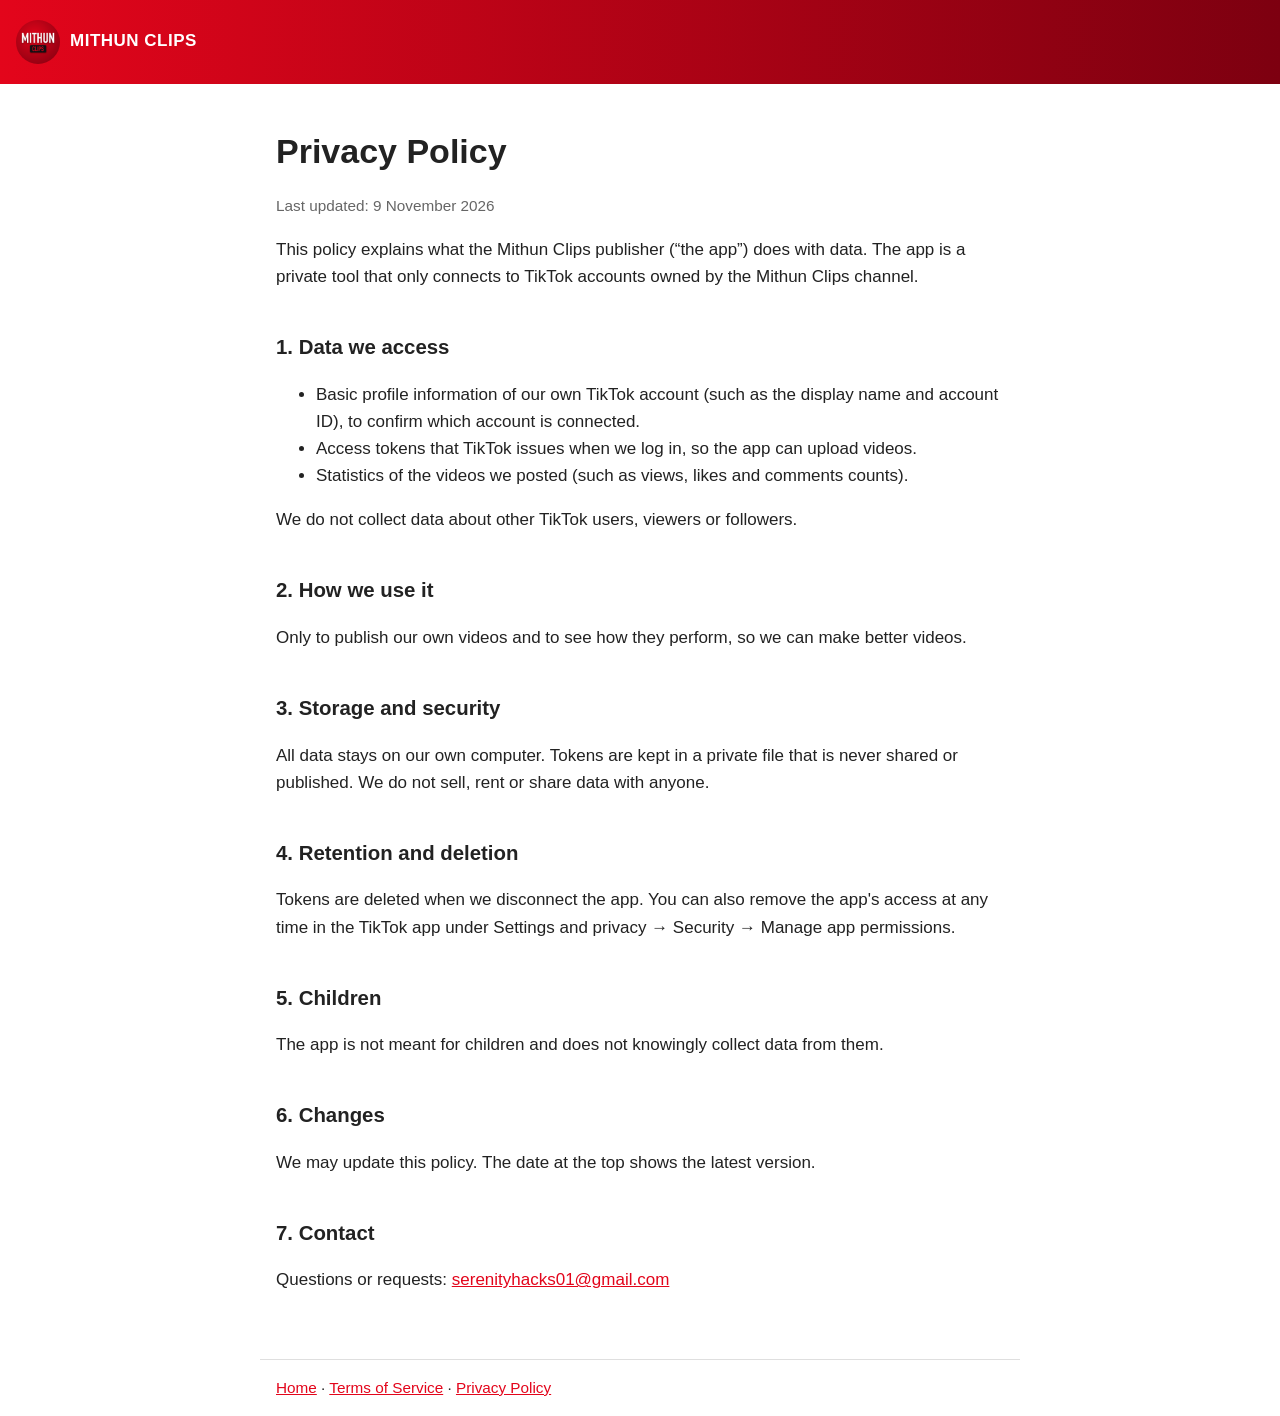
==== privacy.html @ 4a3d69ce "Mithun Clips site: home, terms of service, privacy policy Co-Authored-By: Claude Opus 5.5 <noreply@a" ====
<!doctype html><html lang="en"><head><meta charset="utf-8"><meta name="viewport" content="width=device-width, initial-scale=1"><link rel="stylesheet" href="style.css"><title>Privacy Policy</title></head><body><header><a href="index.html"><img src="logo.png" alt="">MITHUN CLIPS</a></header><main>
<h1>Privacy Policy</h1>
<p class="muted">Last updated: 9 November 2026</p>
<p>This policy explains what the Mithun Clips publisher (“the app”) does with data. The app is a private tool that only connects to TikTok accounts owned by the Mithun Clips channel.</p>
<h2>1. Data we access</h2>
<ul>
<li>Basic profile information of our own TikTok account (such as the display name and account ID), to confirm which account is connected.</li>
<li>Access tokens that TikTok issues when we log in, so the app can upload videos.</li>
<li>Statistics of the videos we posted (such as views, likes and comments counts).</li>
</ul>
<p>We do not collect data about other TikTok users, viewers or followers.</p>
<h2>2. How we use it</h2>
<p>Only to publish our own videos and to see how they perform, so we can make better videos.</p>
<h2>3. Storage and security</h2>
<p>All data stays on our own computer. Tokens are kept in a private file that is never shared or published. We do not sell, rent or share data with anyone.</p>
<h2>4. Retention and deletion</h2>
<p>Tokens are deleted when we disconnect the app. You can also remove the app's access at any time in the TikTok app under Settings and privacy → Security → Manage app permissions.</p>
<h2>5. Children</h2>
<p>The app is not meant for children and does not knowingly collect data from them.</p>
<h2>6. Changes</h2>
<p>We may update this policy. The date at the top shows the latest version.</p>
<h2>7. Contact</h2>
<p>Questions or requests: <a href="mailto:serenityhacks01@gmail.com">serenityhacks01@gmail.com</a></p>
</main><footer><a href="index.html">Home</a> · <a href="terms.html">Terms of Service</a> · <a href="privacy.html">Privacy Policy</a></footer></body></html>
---- style.css ----
:root { --red: #E3051B; --dark: #111114; --text: #222; --muted: #666; --bg: #fff; }
@media (prefers-color-scheme: dark) { :root { --text: #eee; --muted: #aaa; --bg: #111114; } }
* { box-sizing: border-box; }
body { margin: 0; font: 17px/1.6 -apple-system, BlinkMacSystemFont, "Segoe UI", Arial, sans-serif; color: var(--text); background: var(--bg); }
header { background: linear-gradient(90deg, #E3051B, #7D0010); color: #fff; padding: 20px 16px; }
header a { color: #fff; text-decoration: none; font-weight: 800; letter-spacing: .5px; }
header img { width: 44px; height: 44px; border-radius: 50%; vertical-align: middle; margin-right: 10px; }
main { max-width: 760px; margin: 0 auto; padding: 24px 16px 48px; }
h1 { line-height: 1.2; } h2 { margin-top: 2em; font-size: 1.2em; }
a { color: var(--red); } .muted { color: var(--muted); font-size: .9em; }
footer { max-width: 760px; margin: 0 auto; padding: 16px; border-top: 1px solid #8884; font-size: .9em; }
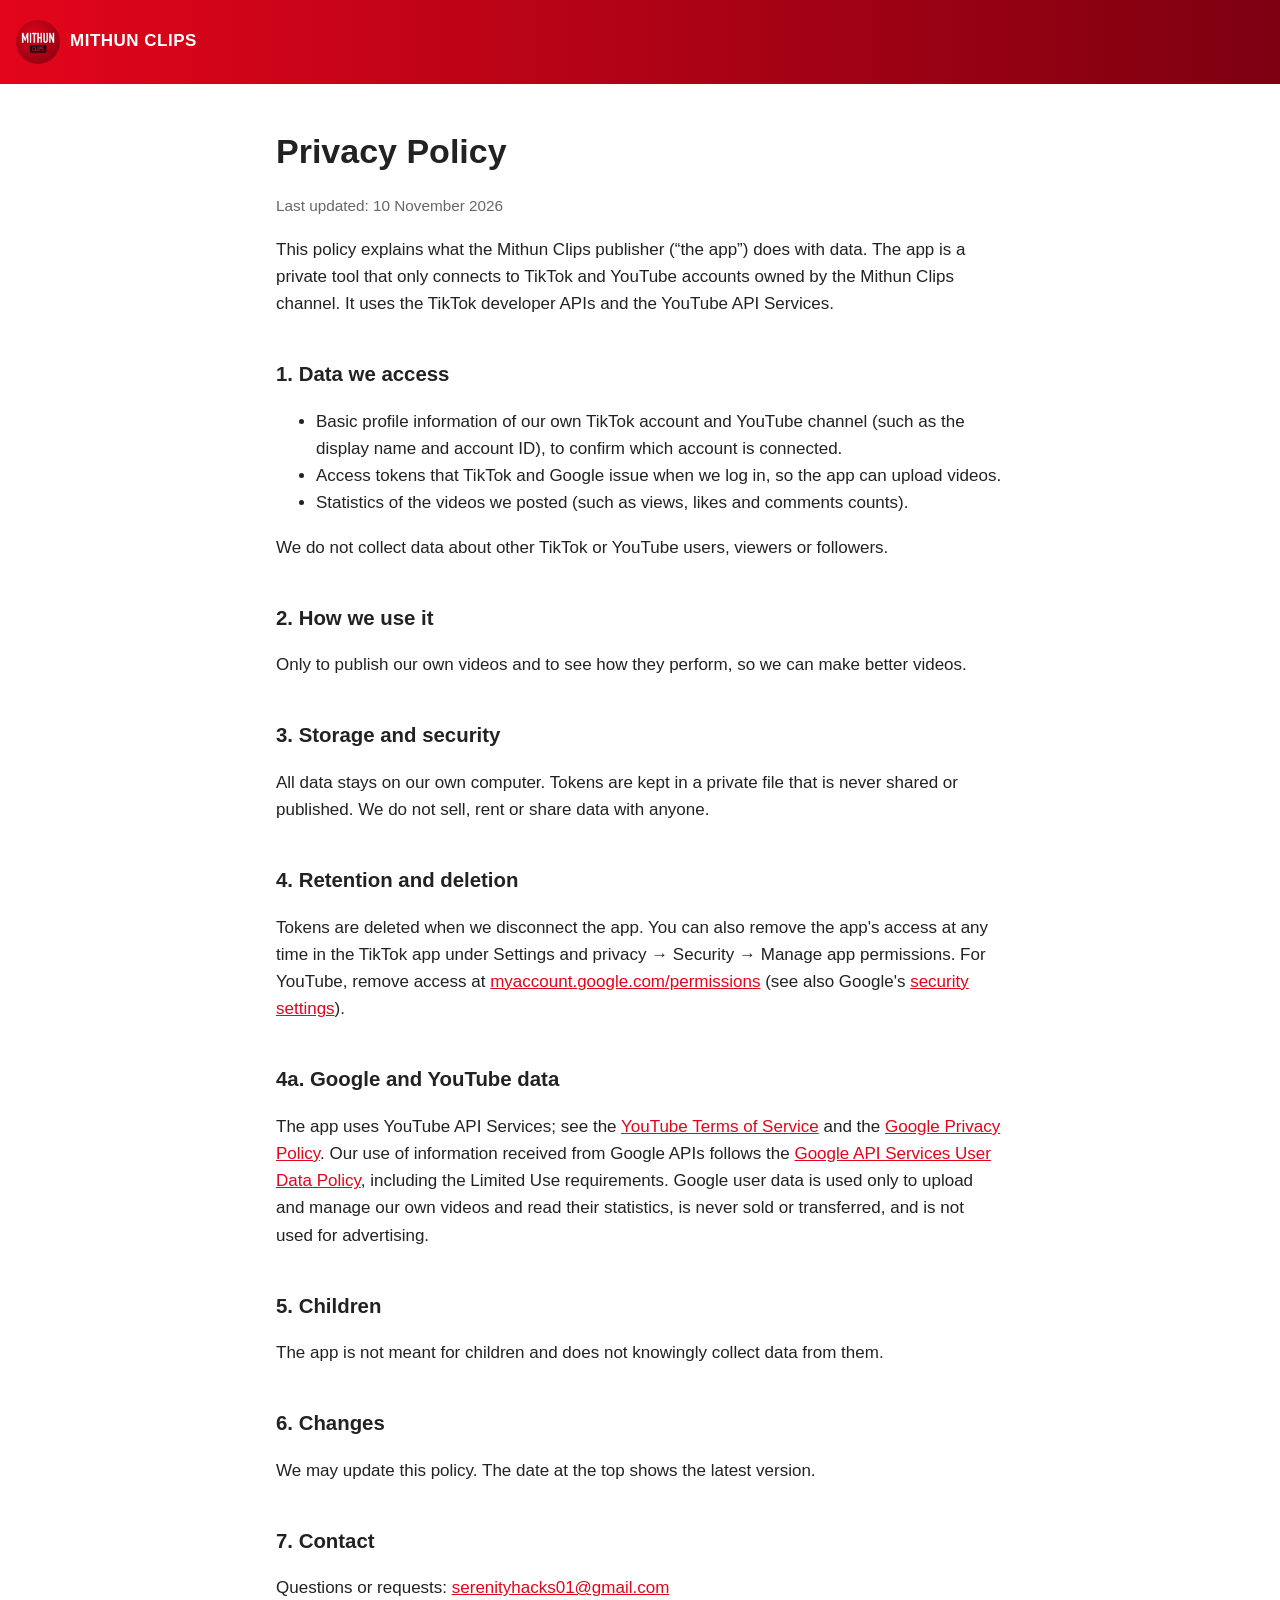
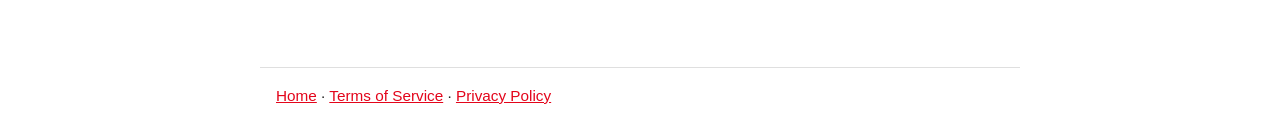
==== commit f940a3b6: "Add YouTube API Services to terms and privacy policy Co-Authored-By: Claude Opus 5.5 <noreply@anthro" ====
--- a/privacy.html
+++ b/privacy.html
@@ -1,20 +1,22 @@
 <!doctype html><html lang="en"><head><meta charset="utf-8"><meta name="viewport" content="width=device-width, initial-scale=1"><link rel="stylesheet" href="style.css"><title>Privacy Policy</title></head><body><header><a href="index.html"><img src="logo.png" alt="">MITHUN CLIPS</a></header><main>
 <h1>Privacy Policy</h1>
-<p class="muted">Last updated: 9 November 2026</p>
-<p>This policy explains what the Mithun Clips publisher (“the app”) does with data. The app is a private tool that only connects to TikTok accounts owned by the Mithun Clips channel.</p>
+<p class="muted">Last updated: 10 November 2026</p>
+<p>This policy explains what the Mithun Clips publisher (“the app”) does with data. The app is a private tool that only connects to TikTok and YouTube accounts owned by the Mithun Clips channel. It uses the TikTok developer APIs and the YouTube API Services.</p>
 <h2>1. Data we access</h2>
 <ul>
-<li>Basic profile information of our own TikTok account (such as the display name and account ID), to confirm which account is connected.</li>
-<li>Access tokens that TikTok issues when we log in, so the app can upload videos.</li>
+<li>Basic profile information of our own TikTok account and YouTube channel (such as the display name and account ID), to confirm which account is connected.</li>
+<li>Access tokens that TikTok and Google issue when we log in, so the app can upload videos.</li>
 <li>Statistics of the videos we posted (such as views, likes and comments counts).</li>
 </ul>
-<p>We do not collect data about other TikTok users, viewers or followers.</p>
+<p>We do not collect data about other TikTok or YouTube users, viewers or followers.</p>
 <h2>2. How we use it</h2>
 <p>Only to publish our own videos and to see how they perform, so we can make better videos.</p>
 <h2>3. Storage and security</h2>
 <p>All data stays on our own computer. Tokens are kept in a private file that is never shared or published. We do not sell, rent or share data with anyone.</p>
 <h2>4. Retention and deletion</h2>
-<p>Tokens are deleted when we disconnect the app. You can also remove the app's access at any time in the TikTok app under Settings and privacy → Security → Manage app permissions.</p>
+<p>Tokens are deleted when we disconnect the app. You can also remove the app's access at any time in the TikTok app under Settings and privacy → Security → Manage app permissions. For YouTube, remove access at <a href="https://myaccount.google.com/permissions">myaccount.google.com/permissions</a> (see also Google's <a href="https://security.google.com/settings/security/permissions">security settings</a>).</p>
+<h2>4a. Google and YouTube data</h2>
+<p>The app uses YouTube API Services; see the <a href="https://www.youtube.com/t/terms">YouTube Terms of Service</a> and the <a href="https://policies.google.com/privacy">Google Privacy Policy</a>. Our use of information received from Google APIs follows the <a href="https://developers.google.com/terms/api-services-user-data-policy">Google API Services User Data Policy</a>, including the Limited Use requirements. Google user data is used only to upload and manage our own videos and read their statistics, is never sold or transferred, and is not used for advertising.</p>
 <h2>5. Children</h2>
 <p>The app is not meant for children and does not knowingly collect data from them.</p>
 <h2>6. Changes</h2>
